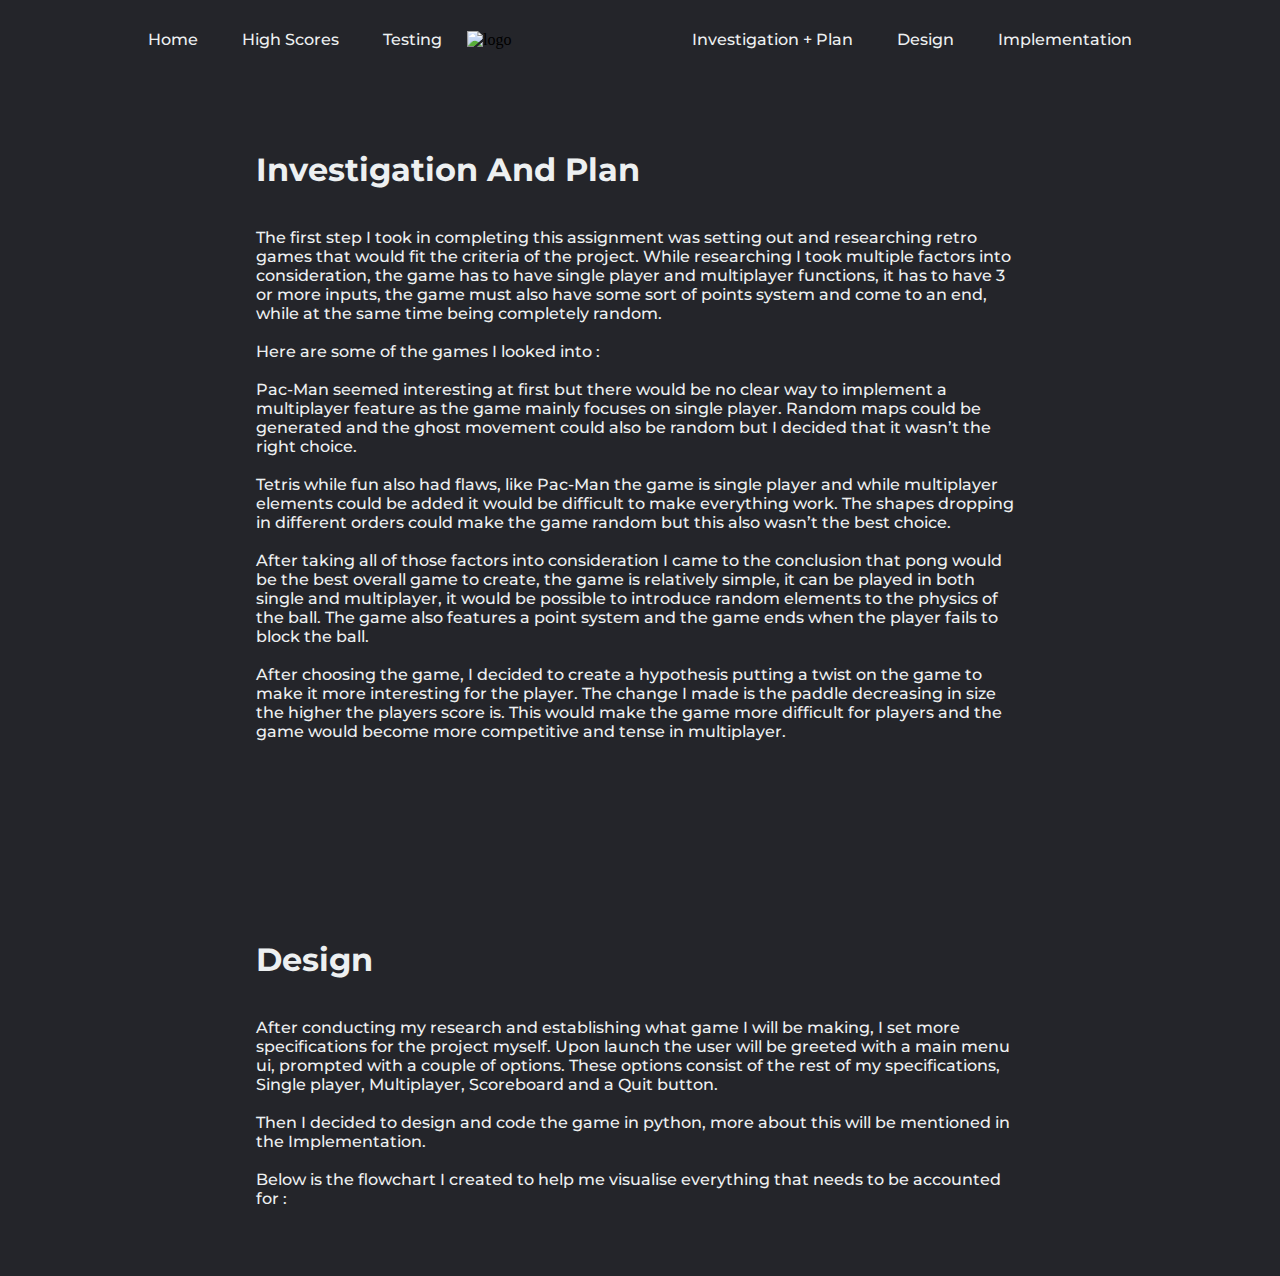
==== index.html @ a0889535 "0.1v" ====
<!DOCTYPE html>
<html>
    <head>
        <title>Pong</title>
        <link rel="stylesheet" href="style.css">
    </head>
    <body>
        <header>
            <nav>
                <ul class="navlinks">
                    <li><a href="#">Home</a></li>
                    <li><a href="#">High Scores</a></li>
                    <li><a href="#">Testing</a></li>
                </ul>
            </nav>
            <img class="logo" src="/images/pong.png" alt="logo" width="200">
            <ul class="navlinks">
                <li><a href="#investigation">Investigation + Plan</a></li>
                <li><a href="#design">Design</a></li>
                <li><a href="#">Implementation</a></li>
            </ul>
        </header>
        <div id="investigation">
            <section class="s2">
                <h1>
                    Investigation And Plan
                    <br><br>
                </h1>
                <p1>The first step I took in completing this assignment was setting out and researching retro games that would fit the criteria of the project. While researching I took multiple factors into consideration, the game has to have single player and multiplayer functions, it has to have 3 or more inputs, the game must also have some sort of points system and come to an end, while at the same time being completely random.
                    <br><br>
                    Here are some of the games I looked into :
                    <br><br>
                    Pac-Man seemed interesting at first but there would be no clear way to implement a multiplayer feature as the game mainly focuses on single player. Random maps could be generated and the ghost movement could also be random but I decided that it wasn’t the right choice.
                    <br><br>
                    Tetris while fun also had flaws, like Pac-Man the game is single player and while multiplayer elements could be added it would be difficult to make everything work. The shapes dropping in different orders could make the game random but this also wasn’t the best choice.
                    <br><br>
                    After taking all of those factors into consideration I came to the conclusion that pong would be the best overall game to create, the game is relatively simple, it can be played in both single and multiplayer, it would be possible to introduce random elements to the physics of the ball. The game also features a point system and the game ends when the player fails to block the ball.
                    <br><br>
                    After choosing the game, I decided to create a hypothesis putting a twist on the game to make it more interesting for the player. The change I made is the paddle decreasing in size the higher the players score is. This would make the game more difficult for players and the game would become more competitive and tense in multiplayer.
                    <br><br>
                </p1>
    
            </section>
        </div>
        <div id="design">
            <section class="s2">
                <h1>
                    Design
                    <br><br>
                </h1>
                
                <p1>
                    After conducting my research and establishing what game I will be making, I set more specifications for the project myself. Upon launch the user will be greeted with a main menu ui, prompted with a couple of options. These options consist of the rest of my specifications, Single player, Multiplayer, Scoreboard and a Quit button. 
                    <br><br>
                    Then I decided to design and code the game in python, more about this will be mentioned in the Implementation.
                    <br><br>
                    Below is the flowchart I created to help me visualise everything that needs to be accounted for :
                    <br><br>
                </p1>
                <img scr="/images/Blank diagram.svg">

            </section>
        </div>
    </body>
</html>
---- style.css ----
@import url('https://fonts.googleapis.com/css2?family=Montserrat:ital,wght@1,500&display=swap');

*{
    box-sizing: border-box;
    margin: 0;
    padding: 0;
    background-color: #24252a;
}

htlm{
    scroll-behavior: smooth;
}

li, a, button{
    font-family: "Montserrat", sans-serif;
    font-weight: 500;
    font-size: 16px;
    color: #edf0f1;
    text-decoration: none;
}

header{
    display: flex;
    justify-content: space-between;
    align-items: center;
    padding: 30px 10%;
    position: fixed;
    width: 100%;
}

.navlinks{
    list-style-type: none;
}

.navlinks li {
    display: inline-block;
    padding: 0px 20px;
}

.navlinks li a {
    transition: all 0.3s ease 0s;
}

.navlinks li a:hover{
    color: #99d8e1;
}

.offer{
    font-family: "Montserrat", sans-serif;
    font-weight: 500;
    padding: 30px 20%;
    color: #edf0f1;
    
}

.s1{
    font-family: "Montserrat", sans-serif;
    font-weight: 500;
    padding: 30px 20%;
    color: #edf0f1;
}

.s2{
    font-family: "Montserrat", sans-serif;
    font-weight: 500;
    padding: 30px 20%;
    color: #edf0f1;
    padding-top: 150px;
}
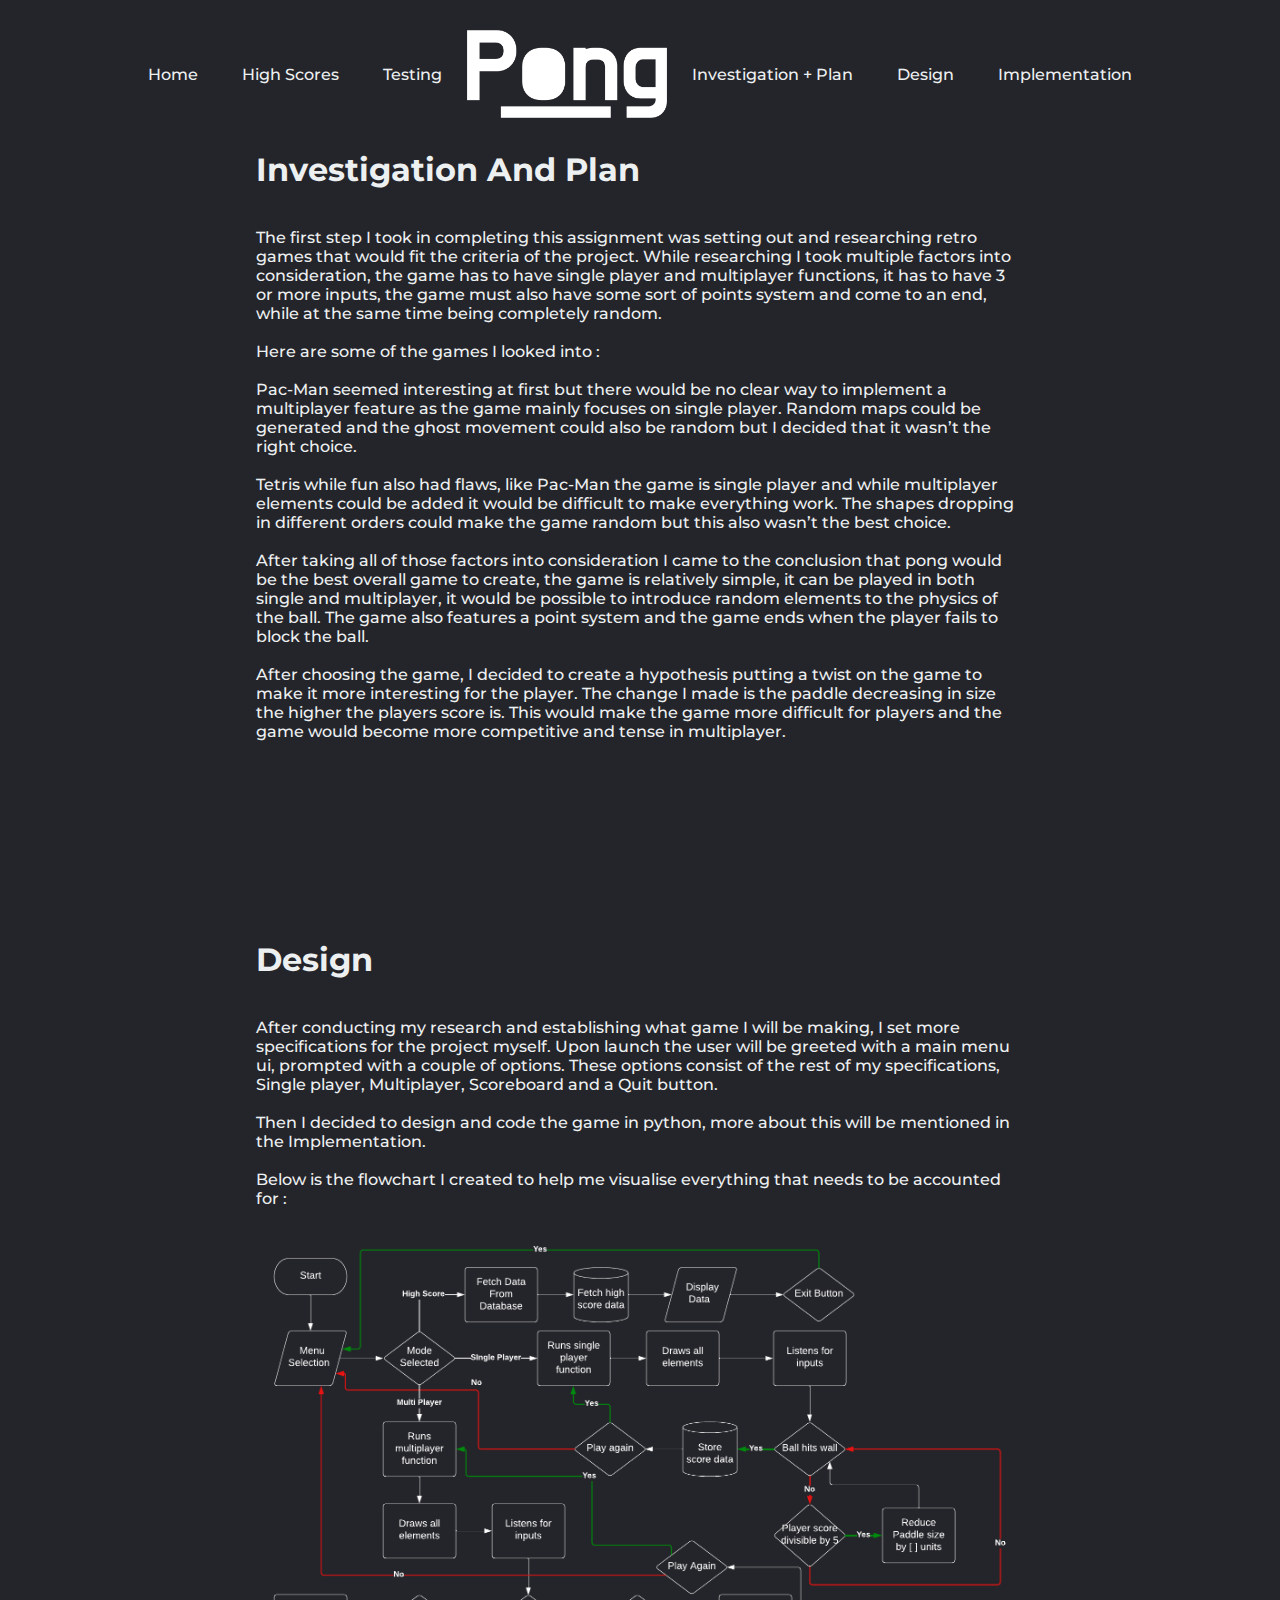
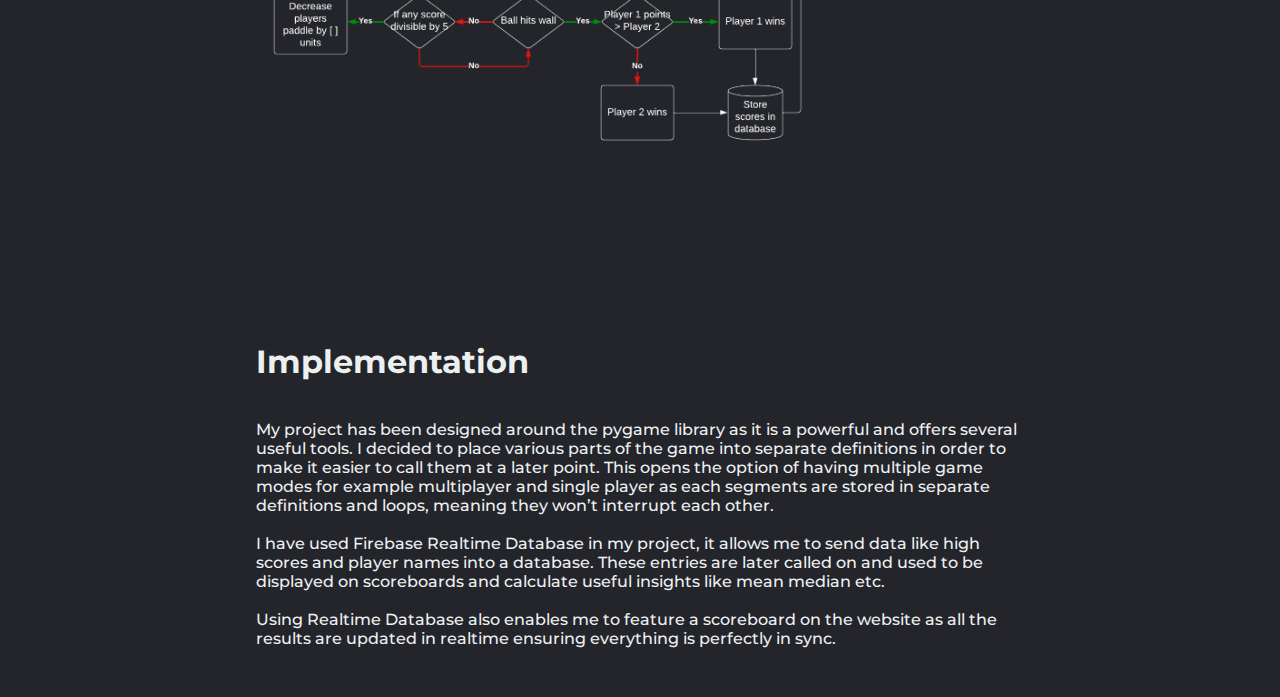
==== commit b32aff2e: "1.0" ====
--- a/index.html
+++ b/index.html
@@ -17,7 +17,7 @@
             <ul class="navlinks">
                 <li><a href="#investigation">Investigation + Plan</a></li>
                 <li><a href="#design">Design</a></li>
-                <li><a href="#">Implementation</a></li>
+                <li><a href="#implement">Implementation</a></li>
             </ul>
         </header>
         <div id="investigation">
@@ -57,8 +57,26 @@
                     Below is the flowchart I created to help me visualise everything that needs to be accounted for :
                     <br><br>
                 </p1>
-                <img scr="/images/Blank diagram.svg">
+                
+                <img src="/images/diagram.png" alt="flowchart" height="100%" width="100%">
 
+            </section>
+        </div>
+        <div id="implement">
+            <section class="s2">
+                <h1>
+                    Implementation
+                    <br><br>
+                </h1>
+                <p1>
+                    My project has been designed around the pygame library as it is a powerful and offers several useful tools. I decided to place various parts of the game into separate definitions in order to make it easier to call them at a later point. This opens the option of having multiple game modes for example multiplayer and single player as each segments are stored in separate definitions and loops, meaning they won’t interrupt each other.
+                    <br><br>
+                    I have used Firebase Realtime Database in my project, it allows me to send data like high scores and player names into a database. These entries are later called on and used to be displayed on scoreboards and calculate useful insights like mean median etc. 
+                    <br><br>
+                    Using Realtime Database also enables me to feature a scoreboard on the website as all the results are updated in realtime ensuring everything is perfectly in sync.
+                    <br><br>
+                    
+                </p1>
             </section>
         </div>
     </body>
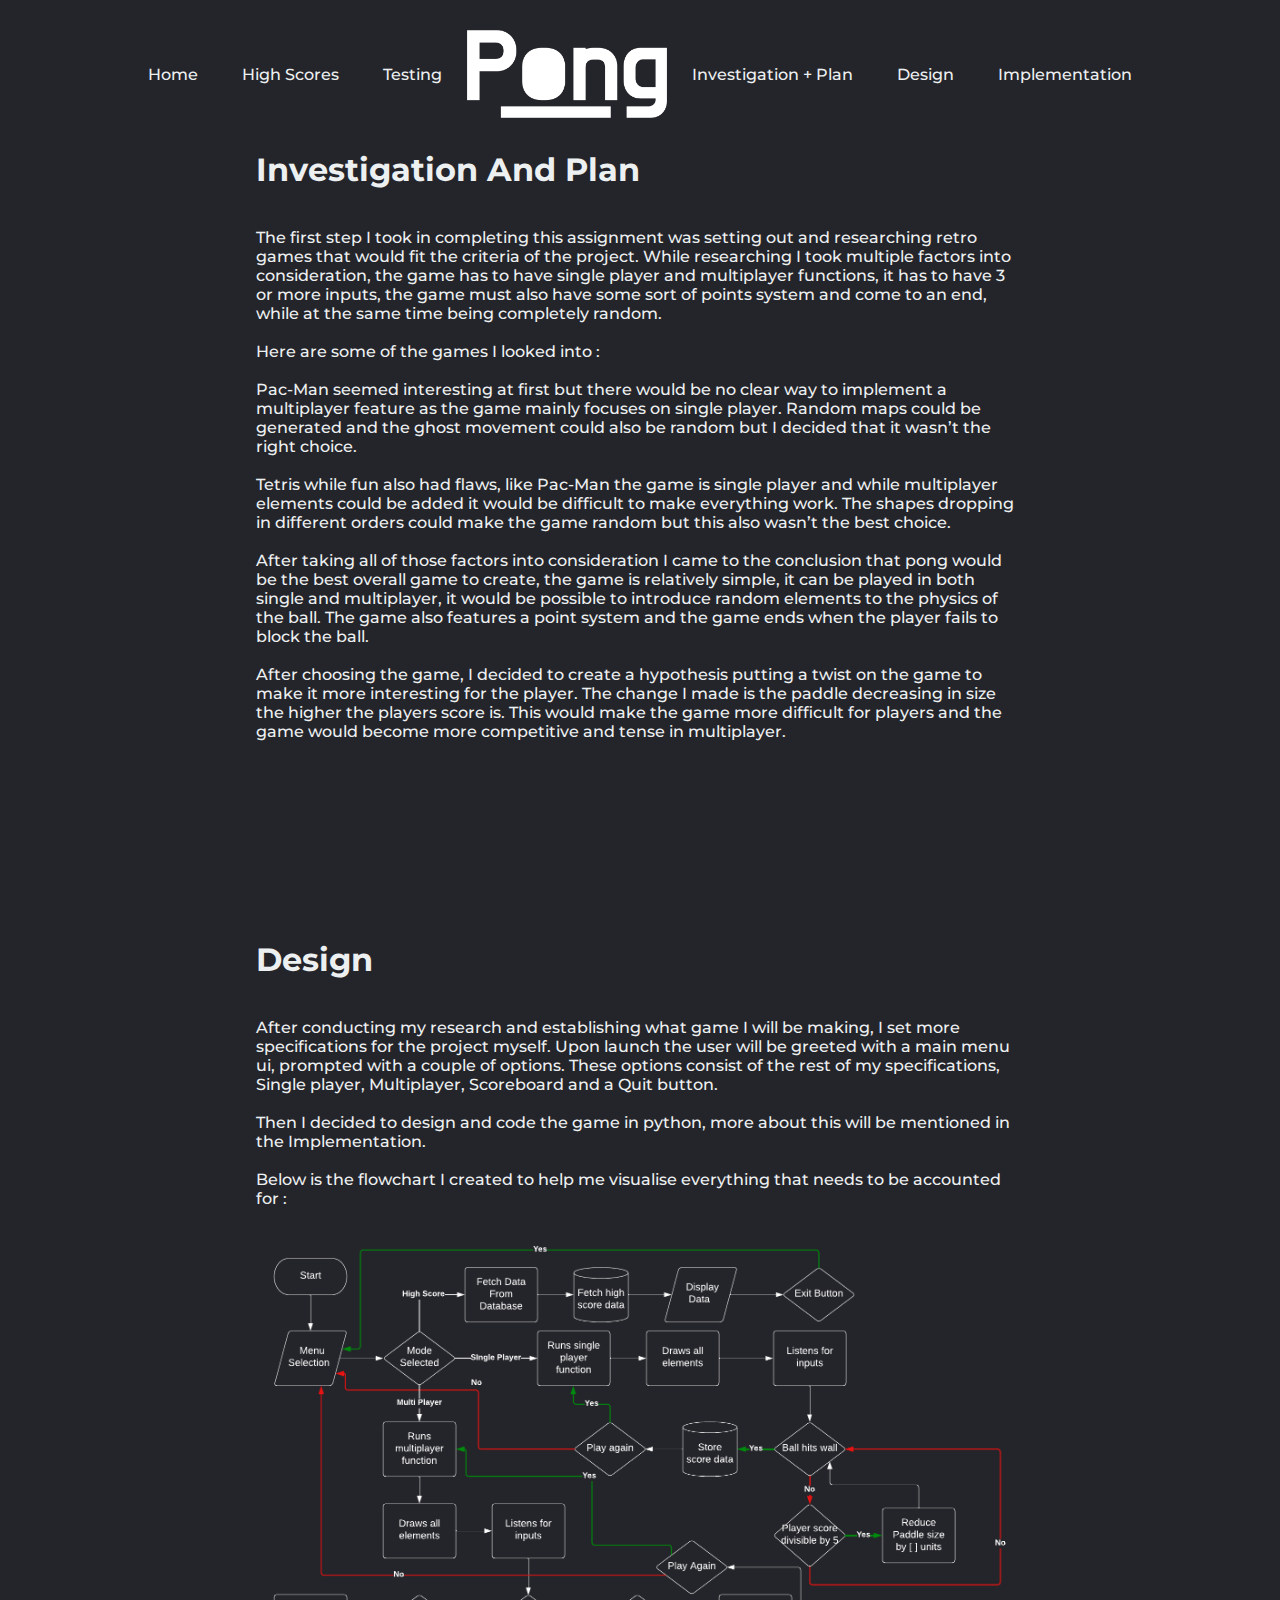
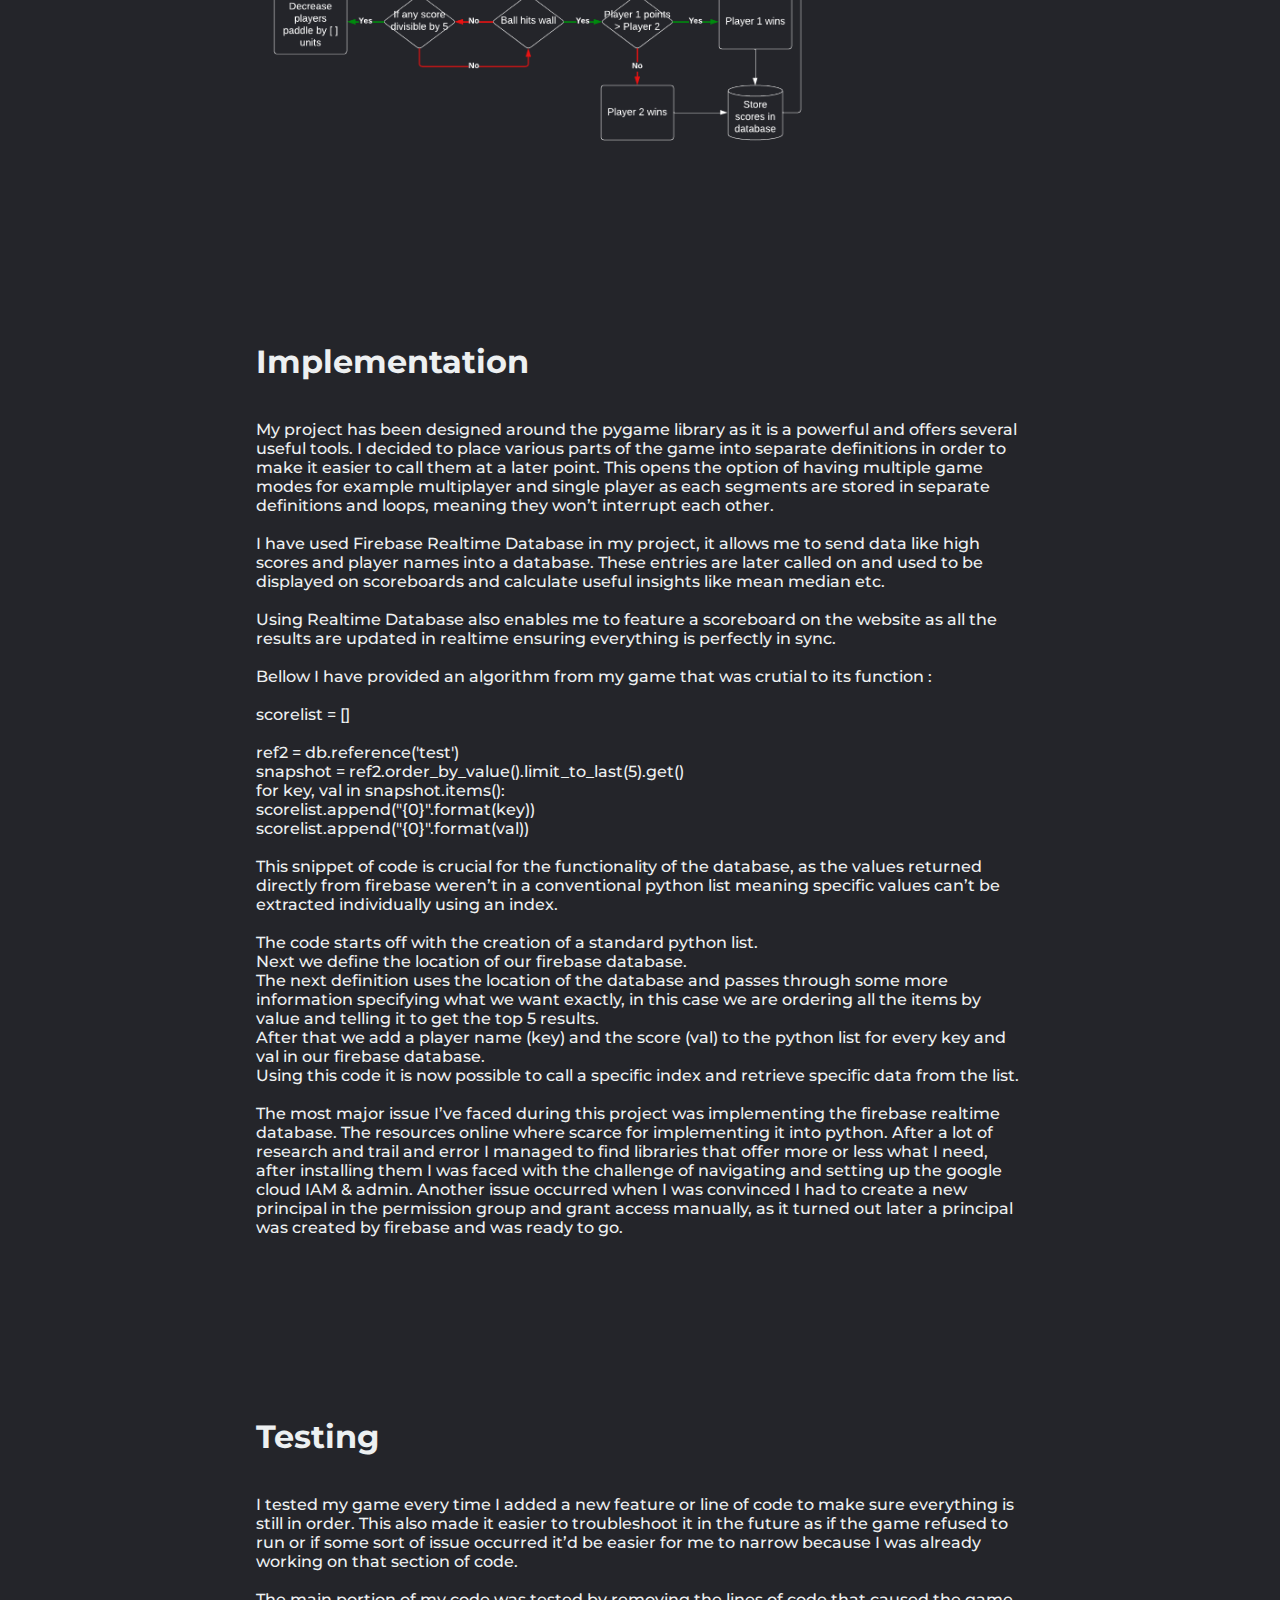
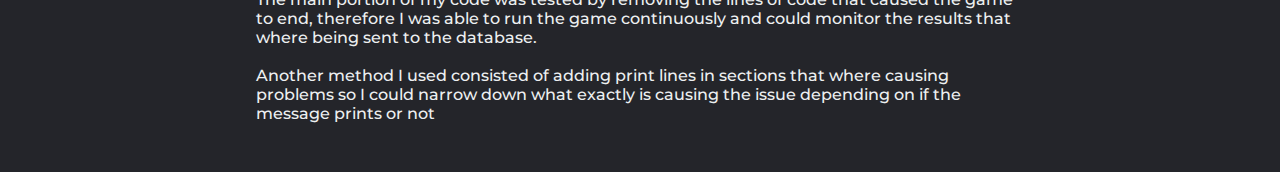
==== commit 8ce10e13: "Implementation and Testing Updates" ====
--- a/index.html
+++ b/index.html
@@ -10,7 +10,7 @@
                 <ul class="navlinks">
                     <li><a href="#">Home</a></li>
                     <li><a href="#">High Scores</a></li>
-                    <li><a href="#">Testing</a></li>
+                    <li><a href="#testing">Testing</a></li>
                 </ul>
             </nav>
             <img class="logo" src="/images/pong.png" alt="logo" width="200">
@@ -75,7 +75,37 @@
                     <br><br>
                     Using Realtime Database also enables me to feature a scoreboard on the website as all the results are updated in realtime ensuring everything is perfectly in sync.
                     <br><br>
-                    
+                    Bellow I have provided an algorithm from my game that was crutial to its function : 
+                    <br><br>
+                    scorelist = []
+                    <br><br>
+                    ref2 = db.reference('test')<br>
+                    snapshot = ref2.order_by_value().limit_to_last(5).get()<br>
+                    for key, val in snapshot.items():<br>
+                    scorelist.append("{0}".format(key))<br>
+                    scorelist.append("{0}".format(val))<br><br>
+                    This snippet of code is crucial for the functionality of the database, as the values returned directly from firebase weren’t in a conventional python list meaning specific values can’t be extracted individually using an index.
+                    <br><br>
+                    The code starts off with the creation of a standard python list.<br>
+                    Next we define the location of our firebase database.<br>
+                    The next definition uses the location of the database and passes through some more information specifying what we want exactly, in this case we are ordering all the items by value and telling it to get the top 5 results.<br>
+                    After that we add a player name (key) and the score (val) to the python list for every key and val in our firebase database.<br>
+                    Using this code it is now possible to call a specific index and retrieve specific data from the list.<br><br>
+                    The most major issue I’ve faced during this project was implementing the firebase realtime database. The resources online where scarce for implementing it into python. After a lot of research and trail and error I managed to find libraries that offer more or less what I need, after installing them I was faced with the challenge of navigating and setting up the google cloud IAM & admin. Another issue occurred when I was convinced I had to create a new principal in the permission group and grant access manually, as it turned out later a principal was created by firebase and was ready to go.<br>
+                </p1>
+            </section>
+        </div>
+        <div id="testing">
+            <section class="s2">
+                <h1>
+                    Testing
+                    <br><br>
+                </h1>
+                <p1>
+                    I tested my game every time I added a new feature or line of code to make sure everything is still in order. This also made it easier to troubleshoot it in the future as if the game refused to run or if some sort of issue occurred it’d be easier for me to narrow because I was already working on that section of code.<br><br>
+                    The main portion of my code was tested by removing the lines of code that caused the game to end, therefore I was able to run the game continuously and could monitor the results that where being sent to the database.<br><br>
+
+Another method I used consisted of adding print lines in sections that where causing problems so I could narrow down what exactly is causing the issue depending on if the message prints or not <br><br>
                 </p1>
             </section>
         </div>
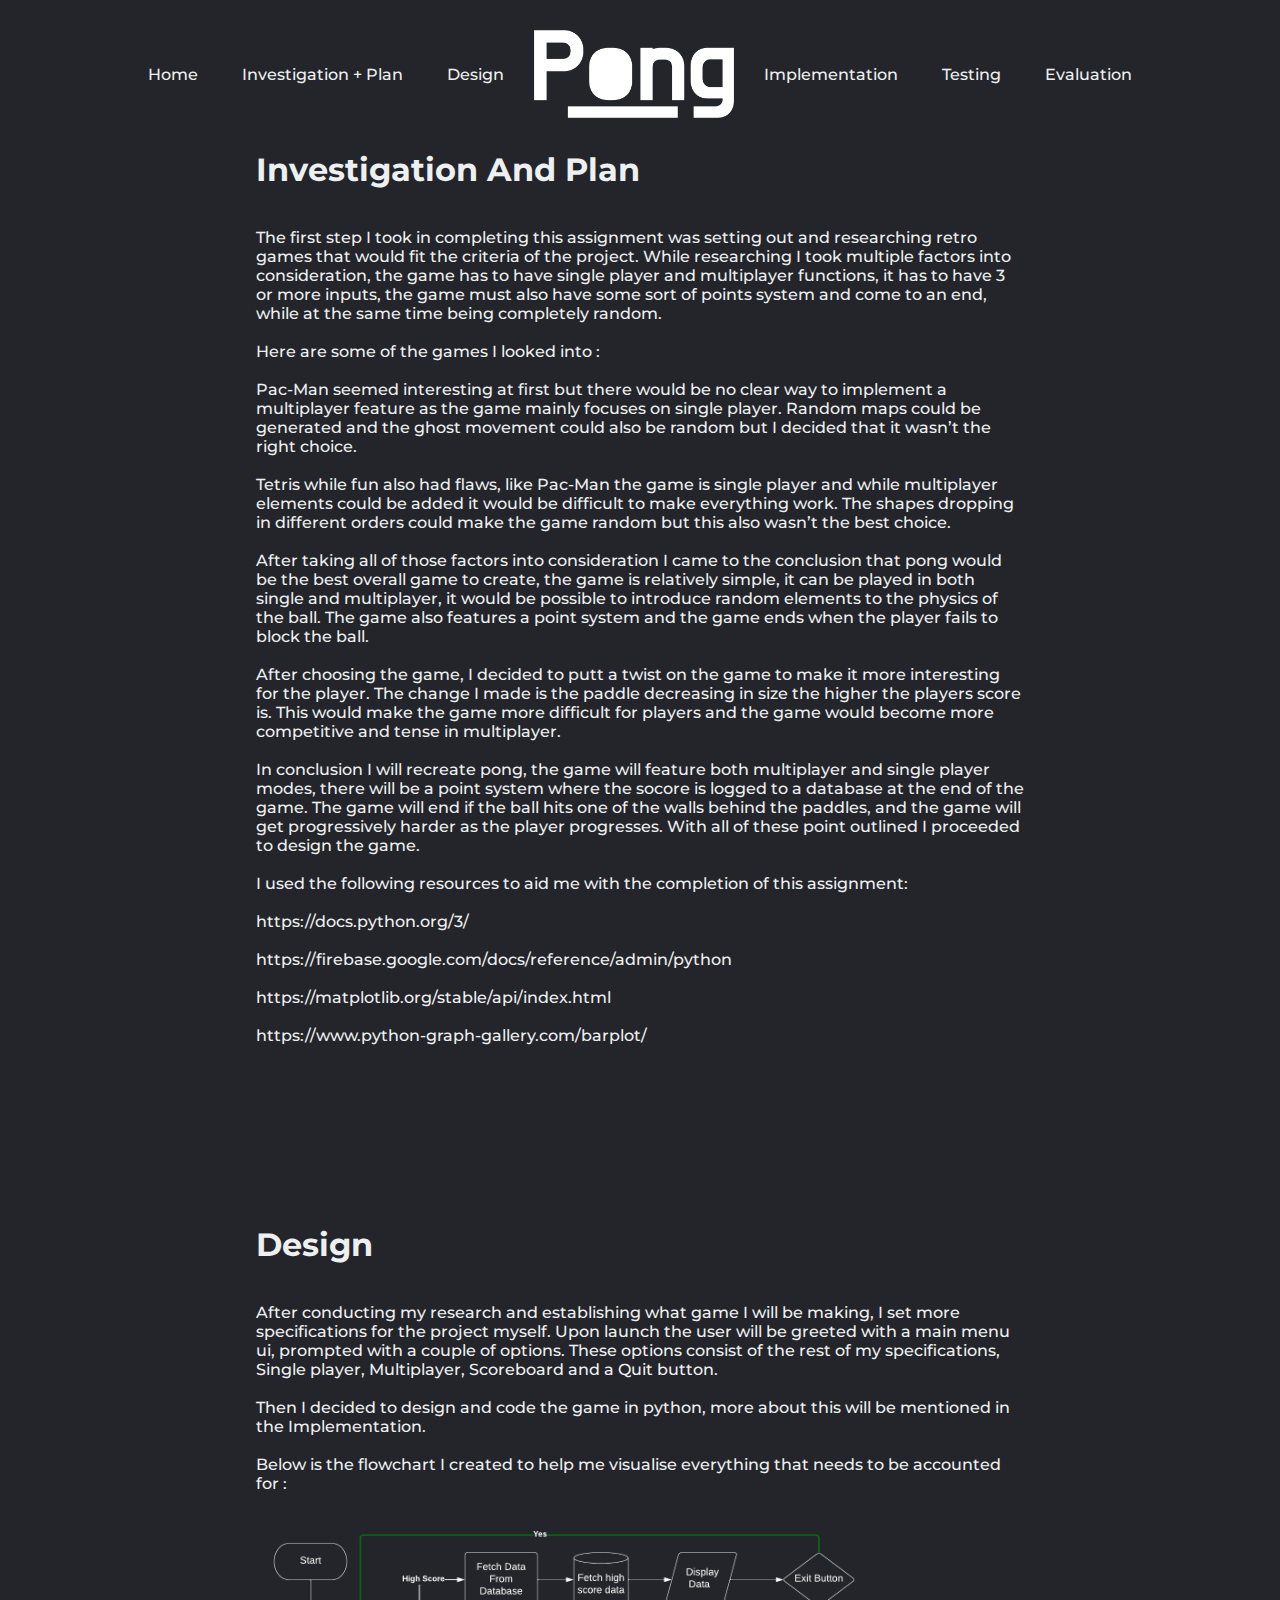
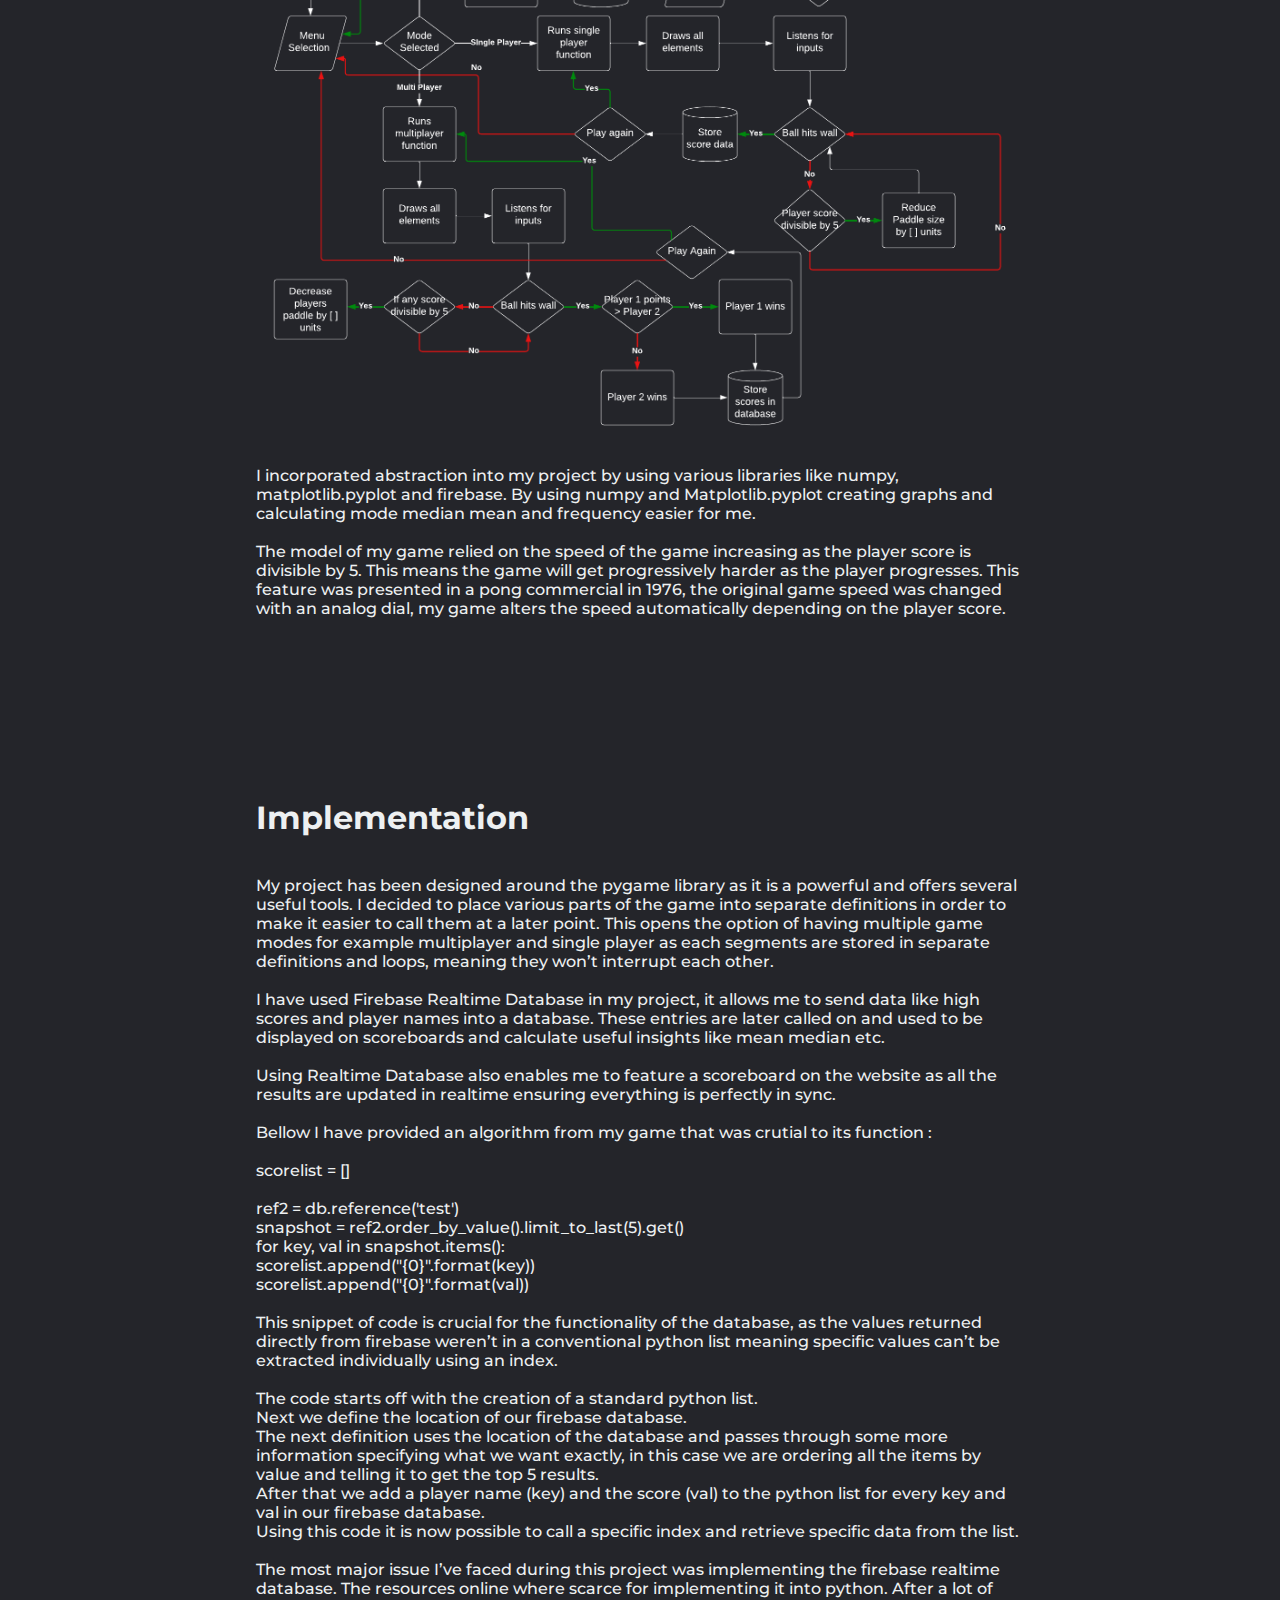
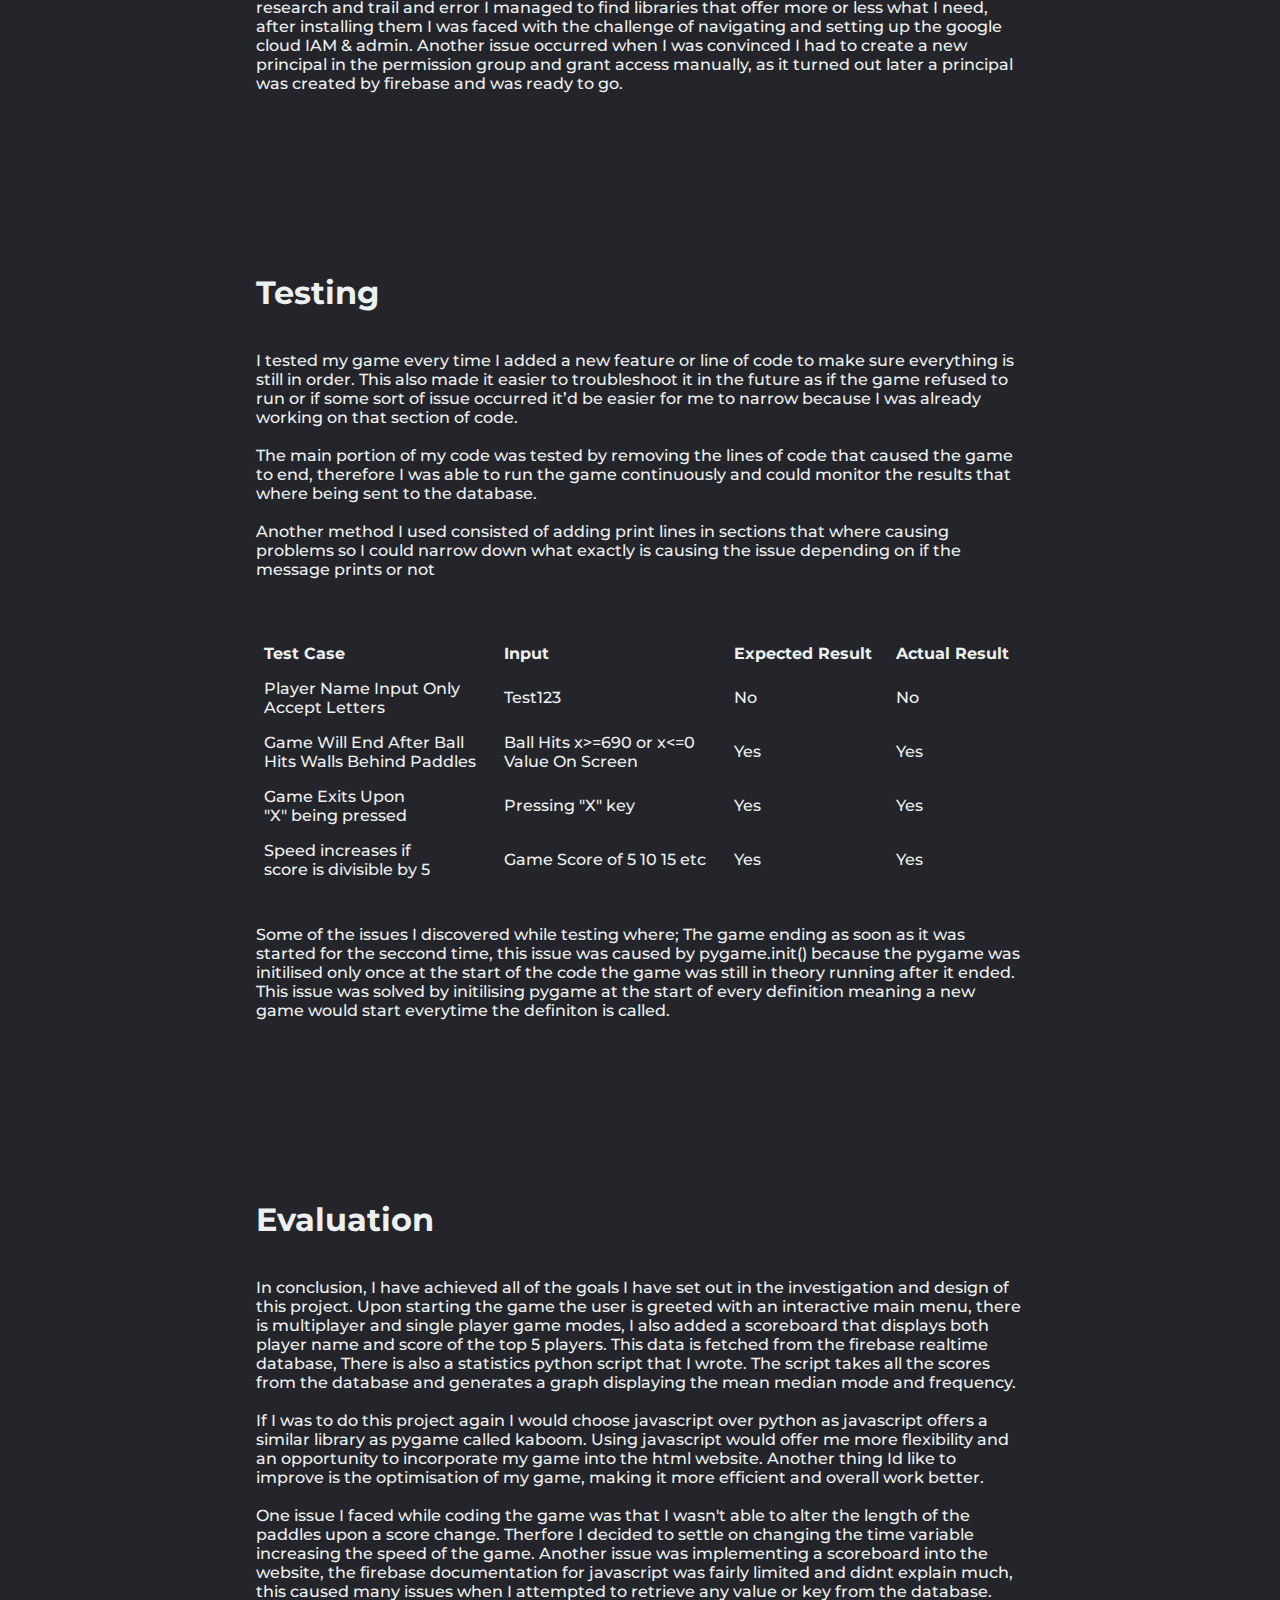
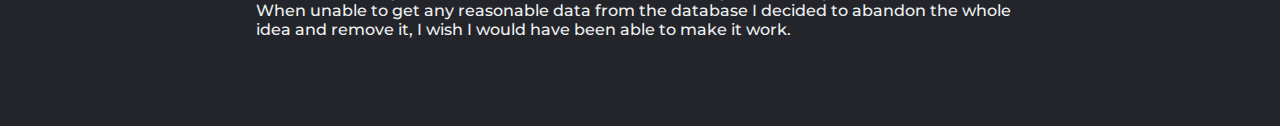
==== commit 8c00ed8c: "Post Final Update" ====
--- a/index.html
+++ b/index.html
@@ -9,15 +9,15 @@
             <nav>
                 <ul class="navlinks">
                     <li><a href="#">Home</a></li>
-                    <li><a href="#">High Scores</a></li>
-                    <li><a href="#testing">Testing</a></li>
+                    <li><a href="#investigation">Investigation + Plan</a></li>
+                    <li><a href="#design">Design</a></li>
                 </ul>
             </nav>
             <img class="logo" src="/images/pong.png" alt="logo" width="200">
             <ul class="navlinks">
-                <li><a href="#investigation">Investigation + Plan</a></li>
-                <li><a href="#design">Design</a></li>
                 <li><a href="#implement">Implementation</a></li>
+                <li><a href="#testing">Testing</a></li>
+                <li><a href="#eval">Evaluation</a></li>
             </ul>
         </header>
         <div id="investigation">
@@ -36,8 +36,20 @@
                     <br><br>
                     After taking all of those factors into consideration I came to the conclusion that pong would be the best overall game to create, the game is relatively simple, it can be played in both single and multiplayer, it would be possible to introduce random elements to the physics of the ball. The game also features a point system and the game ends when the player fails to block the ball.
                     <br><br>
-                    After choosing the game, I decided to create a hypothesis putting a twist on the game to make it more interesting for the player. The change I made is the paddle decreasing in size the higher the players score is. This would make the game more difficult for players and the game would become more competitive and tense in multiplayer.
+                    After choosing the game, I decided to putt a twist on the game to make it more interesting for the player. The change I made is the paddle decreasing in size the higher the players score is. This would make the game more difficult for players and the game would become more competitive and tense in multiplayer.
                     <br><br>
+                    In conclusion I will recreate pong, the game will feature both multiplayer and single player modes, there will be a point system where the socore is logged to a database at the end of the game. The game will end if the ball hits one of the walls behind the paddles, and the game will get progressively harder as the player progresses. With all of these point outlined I proceeded to design the game.
+                    <br><br>
+                    I used the following resources to aid me with the completion of this assignment:
+                    <br><br>
+                    https://docs.python.org/3/
+                    <br><br>
+                    https://firebase.google.com/docs/reference/admin/python
+                    <br><br>
+                    https://matplotlib.org/stable/api/index.html
+                    <br><br>
+                    https://www.python-graph-gallery.com/barplot/
+
                 </p1>
     
             </section>
@@ -59,6 +71,13 @@
                 </p1>
                 
                 <img src="/images/diagram.png" alt="flowchart" height="100%" width="100%">
+
+                <p1>
+                    <br><br>
+                    I incorporated abstraction into my project by using various libraries like numpy, matplotlib.pyplot and firebase. By using numpy and Matplotlib.pyplot creating graphs and calculating mode median mean and frequency easier for me.
+                    <br><br>
+                    The model of my game relied on the speed of the game increasing as the player score is divisible by 5. This means the game will get progressively harder as the player progresses. This feature was presented in a pong commercial in 1976, the original game speed was changed with an analog dial, my game alters the speed automatically depending on the player score.
+                </p1>
 
             </section>
         </div>
@@ -102,10 +121,65 @@
                     <br><br>
                 </h1>
                 <p1>
-                    I tested my game every time I added a new feature or line of code to make sure everything is still in order. This also made it easier to troubleshoot it in the future as if the game refused to run or if some sort of issue occurred it’d be easier for me to narrow because I was already working on that section of code.<br><br>
-                    The main portion of my code was tested by removing the lines of code that caused the game to end, therefore I was able to run the game continuously and could monitor the results that where being sent to the database.<br><br>
-
-Another method I used consisted of adding print lines in sections that where causing problems so I could narrow down what exactly is causing the issue depending on if the message prints or not <br><br>
+                    I tested my game every time I added a new feature or line of code to make sure everything is still in order. This also made it easier to troubleshoot it in the future as if the game refused to run or if some sort of issue occurred it’d be easier for me to narrow because I was already working on that section of code.
+                    <br><br>
+                    The main portion of my code was tested by removing the lines of code that caused the game to end, therefore I was able to run the game continuously and could monitor the results that where being sent to the database.
+                    <br><br>
+                    Another method I used consisted of adding print lines in sections that where causing problems so I could narrow down what exactly is causing the issue depending on if the message prints or not 
+                    <br><br>
+                    <br><br>
+                </p1>
+                <table>
+                    <tr>
+                        <th>Test Case</th>
+                        <th>Input</th>
+                        <th>Expected Result</th>
+                        <th>Actual Result</th>
+                    </tr>
+                    <tr>
+                        <td>Player Name Input Only <br> Accept Letters</td>
+                        <td>Test123</td>
+                        <td>No</td>
+                        <td>No</td>
+                    </tr>
+                    <tr>
+                        <td>Game Will End After Ball <br>Hits Walls Behind Paddles</td>
+                        <td>Ball Hits x>=690 or x<=0 <br> Value On Screen</td>
+                        <td>Yes</td>
+                        <td>Yes</td>
+                    </tr>
+                    <tr>
+                        <td>Game Exits Upon <br> "X" being pressed</td>
+                        <td>Pressing "X" key</td>
+                        <td>Yes</td>
+                        <td>Yes</td>
+                    </tr>
+                    <tr>
+                        <td>Speed increases if <br> score is divisible by 5</td>
+                        <td>Game Score of 5 10 15 etc</td>
+                        <td>Yes</td>
+                        <td>Yes</td>
+                    </tr>
+                </table>
+                <p1>
+                    <br><br>
+                    Some of the issues I discovered while testing where; The game ending as soon as it was started for the seccond time, this issue was caused by pygame.init() because the pygame was initilised only once at the start of the code the game was still in theory running after it ended. This issue was solved by initilising pygame at the start of every definition meaning a new game would start everytime the definiton is called.
+                </p1>
+            </section>
+        </div>
+        <div id="eval">
+            <section class="s2">
+                <h1>
+                    Evaluation
+                    <br><br>
+                </h1>
+                <p1>
+                    In conclusion, I have achieved all of the goals I have set out in the investigation and design of this project. Upon starting the game the user is greeted with an interactive main menu, there is multiplayer and single player game modes, I also added a scoreboard that displays both player name and score of the top 5 players. This data is fetched from the firebase realtime database, There is also a statistics python script that I wrote. The script takes all the scores from the database and generates a graph displaying the mean median mode and frequency. 
+                    <br><br>
+                    If I was to do this project again I would choose javascript over python as javascript offers a similar library as pygame called kaboom. Using javascript would offer me more flexibility and an opportunity to incorporate my game into the html website. Another thing Id like to improve is the optimisation of my game, making it more efficient and overall work better.
+                    <br><br>
+                    One issue I faced while coding the game was that I wasn't able to alter the length of the paddles upon a score change. Therfore I decided to settle on changing the time variable increasing the speed of the game. Another issue was implementing a scoreboard into the website, the firebase documentation for javascript was fairly limited and didnt explain much, this caused many issues when I attempted to retrieve any value or key from the database. When unable to get any reasonable data from the database I decided to abandon the whole idea and remove it, I wish I would have been able to make it work.
+                    <br><br><br><br>
                 </p1>
             </section>
         </div>
--- a/style.css
+++ b/style.css
@@ -67,3 +67,15 @@
     color: #edf0f1;
     padding-top: 150px;
 }
+
+td, th {
+    border: 1px ;
+    text-align: left;
+    padding: 8px;
+}
+
+table {
+    font-family: "Montserrat", sans-serif;
+    border-collapse: collapse;
+    width: 100%;
+  }